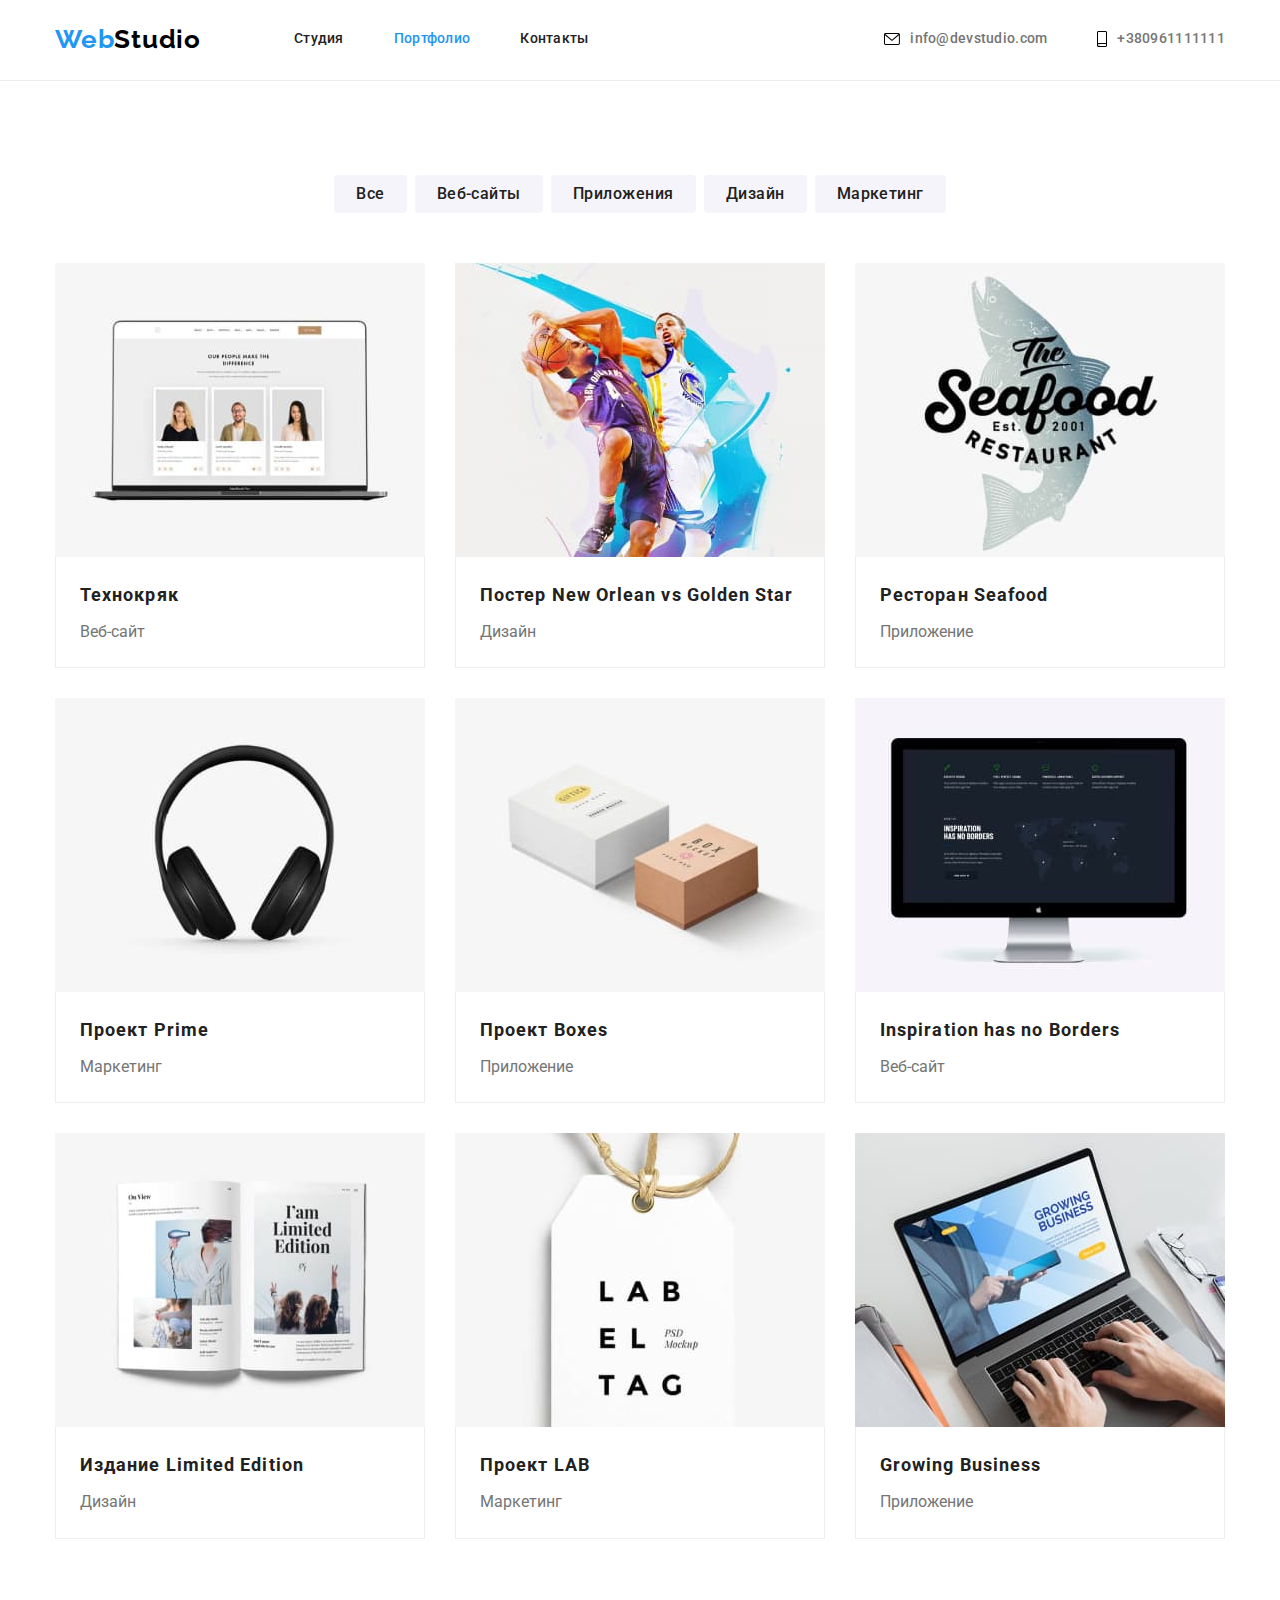
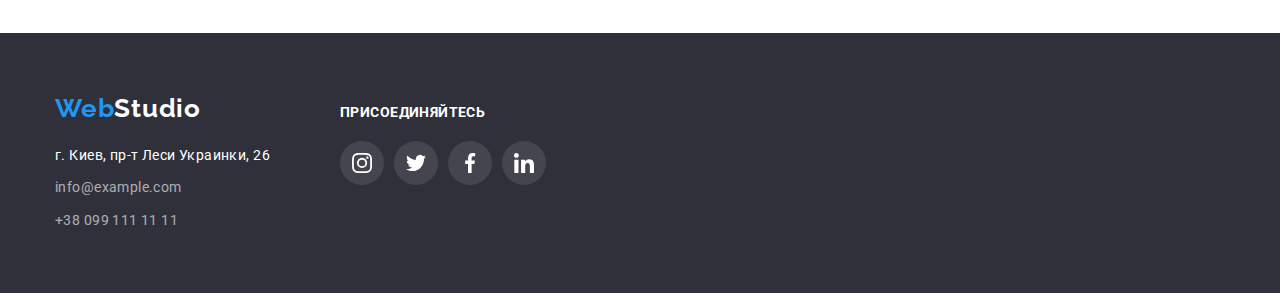
==== portfolio.html @ 5dfc88d7 "popup" ====
<!DOCTYPE html>
<html lang="ru">

<head>
    <meta charset="UTF-8">
    <meta http-equiv="X-UA-Compatible" content="IE=edge">
    <meta name="viewport" content="width=device-width, initial-scale=1.0">
    <link rel="stylesheet"
        href="https://cdnjs.cloudflare.com/ajax/libs/modern-normalize/0.2.0/modern-normalize.min.css">
    <link rel="preconnect" href="https://fonts.gstatic.com">
    <link
        href="https://fonts.googleapis.com/css2?family=Raleway:wght@700&family=Roboto:wght@400;500;700;900&display=swap"
        rel="stylesheet">
    <link rel="stylesheet" href="css/styles.css">
    <title>Портфолио-WebStudio</title>
</head>

<body>
    <header class="header">
        <div class="container">
            <div class="row space">
                <nav class="nav-row row space">
                    <a href="index.html" class="header-logo logo"><span>Web</span>Studio</a>
                    <ul class="row">
                        <li>
                            <a href="index.html" class="page-link">Студия</a>
                        </li>
                        <li>
                            <a href="portfolio.html" class="page-link  active-page">Портфолио</a>
                        </li>
                        <li>
                            <a href="#" class="page-link">Контакты</a>
                        </li>
                    </ul>
                </nav>
                <ul class="link-row row">
                    <li class="link-item">
                        <a href="mailto:info@devstudio.com" target="_blank" rel="noopener noreferrer" class="link">
                            <svg class="link-svg" width="16" height="12">
                                <use href="./images/icons.svg#envelope"></use>
                            </svg>
                            info@devstudio.com</a>
                    </li>
                    <li class="link-item">
                        <a href="tel:+380961111111" target="_blank" rel="noopener noreferrer" class="link">
                            <svg class="link-svg" width="10" height="16">
                                <use href="./images/icons.svg#smartphone"></use>
                            </svg>
                            +380961111111</a>
                    </li>
                </ul>
            </div>
        </div>
    </header>
    <section class="section">
        <div class="container">
            <ul class="button-row">
                <li class="list-item">
                    <button type="button" class="portfolio-button">Все</button>
                </li>
                <li class="list-item">
                    <button type="button" class="portfolio-button">Веб-сайты</button>
                </li>
                <li class="list-item">
                    <button type="button" class="portfolio-button">Приложения</button>
                </li>
                <li class="list-item">
                    <button type="button" class="portfolio-button">Дизайн</button>
                </li>
                <li class="list-item">
                    <button type="button" class="portfolio-button">Маркетинг</button>
                </li>
            </ul>
            <ul class="row portfolio-row">
                <li class="portfolio-card">
                    <a href="#" class="portfolio-card-link">
                        <img src="./images/portfolio/web.jpg" alt="website" width="370" height="294">
                        <div class="portfolio-info">
                            <h3 class="project-name">Технокряк</h3>
                            <p class="project-type">Веб-сайт</p>
                        </div>
                    </a>
                </li>
                <li class="portfolio-card">
                    <a href="#" class="portfolio-card-link">
                        <img src="./images/portfolio/poster.jpg" alt="poster with basketball players" width="370"
                            height="294">
                        <div class="portfolio-info">
                            <h3 class="project-name">Постер New Orlean vs Golden Star</h3>
                            <p class="project-type">Дизайн</p>
                        </div>
                    </a>

                </li>
                <li class="portfolio-card">
                    <a href="#" class="portfolio-card-link">
                        <img src="./images/portfolio/restaurant.jpg" alt="restaurant-logo" width="370" height="294">
                        <div class="portfolio-info">
                            <h3 class="project-name">Ресторан Seafood</h3>
                            <p class="project-type">Приложение</p>
                        </div>
                    </a>
                </li>
                <li class="portfolio-card">
                    <a href="#" class="portfolio-card-link">
                        <img src="./images/portfolio/prime.jpg" alt="headphones" width="370" height="294">
                        <div class="portfolio-info">
                            <h3 class="project-name">Проект Prime</h3>
                            <p class="project-type">Маркетинг</p>
                        </div>
                    </a>
                </li>
                <li class="portfolio-card">
                    <a href="#" class="portfolio-card-link">
                        <img src="./images/portfolio/boxes.jpg" alt="boxes" width="370" height="294">
                        <div class="portfolio-info">
                            <h3 class="project-name">Проект Boxes</h3>
                            <p class="project-type">Приложение</p>
                        </div>
                    </a>
                </li>
                <li class="portfolio-card">
                    <a href="#" class="portfolio-card-link">
                        <img src="./images/portfolio/inspiration.jpg" alt="monitor" width="370" height="294">
                        <div class="portfolio-info">
                            <h3 class="project-name">Inspiration has no Borders</h3>
                            <p class="project-type">Веб-сайт</p>
                        </div>
                    </a>
                </li>
                <li class="portfolio-card">
                    <a href="#" class="portfolio-card-link">
                        <img src="./images/portfolio/edition.jpg" alt="book" width="370" height="294">
                        <div class="portfolio-info">
                            <h3 class="project-name">Издание Limited Edition</h3>
                            <p class="project-type">Дизайн</p>
                        </div>
                    </a>
                </li>
                <li class="portfolio-card">
                    <a href="#" class="portfolio-card-link">
                        <img src="./images/portfolio/lab.jpg" alt="tag" width="370" height="294">
                        <div class="portfolio-info">
                            <h3 class="project-name">Проект LAB</h3>
                            <p class="project-type">Маркетинг</p>
                        </div>
                    </a>
                </li>
                <li class="portfolio-card">
                    <a href="#" class="portfolio-card-link">
                        <img src="./images/portfolio/business.jpg" alt="business-site" width="370" height="294">
                        <div class="portfolio-info">
                            <h3 class="project-name">Growing Business</h3>
                            <p class="project-type">Приложение</p>
                        </div>
                    </a>
                </li>
            </ul>
        </div>
    </section>
    <footer class="footer">
        <div class="container">
            <div class="row footer-row">
                <div class="left-column">
                    <a href="index.html" class="logo footer-logo"><span>Web</span>Studio</a>
                    <address class="address">
                        <ul class="address-row">
                            <li class="address-item">
                                <a href="https://goo.gl/maps/iHY8PVEZyVwbVwEV8" target="_blank" rel="noopener noreferrer"
                                    class="link-hover footer-link address">г. Киев, пр-т Леси
                                    Украинки, 26</a>
                            </li>
                            <li class="address-item">
                                <a href="mailto:info@example.com" target="_blank" rel="noopener noreferrer"
                                    class="footer-link">info@example.com</a>
                            </li>
                            <li class="address-item">
                                <a href="tel:+380991111111" target="_blank" rel="noopener noreferrer"
                                    class="footer-link">+38
                                    099
                                    111 11 11</a>
                            </li>
                        </ul>
                    </address>
                </div>
                <div class="second-column">
                    <h3 class="social-header point-header">присоединяйтесь</h3>
                    <ul class="footer-social-icons">
                        <li class="footer-social-item">
                            <a href="#" class="footer-social-icon-link" target="_blank" rel="noopener noreferrer">
                                <svg class="footer-social-icon" width="20" height="20">
                                    <use href="./images/icons.svg#instagram"></use>
                                </svg>
                            </a>
                        </li>
                        <li class="footer-social-item">
                            <a href="#" class="footer-social-icon-link">
                                <svg class="footer-social-icon" width="20" height="20">
                                    <use href="./images/icons.svg#twitter"></use>
                                </svg>
                            </a>
                        </li>
                        <li class="footer-social-item">
                            <a href="#" class="footer-social-icon-link" target="_blank" rel="noopener noreferrer">
                                <svg class="footer-social-icon" width="20" height="20">
                                    <use href="./images/icons.svg#facebook"></use>
                                </svg>
                            </a>
                        </li>
                        <li class="footer-social-item">
                            <a href="#" class="footer-social-icon-link" target="_blank" rel="noopener noreferrer">
                                <svg class="footer-social-icon" width="20" height="20">
                                    <use href="./images/icons.svg#linkedin"></use>
                                </svg>
                            </a>
                        </li>
                    </ul>
                </div>
            </div>
    
        </div>
    </footer>
</body>

</html>
---- css/styles.css ----
:root {
  --main-font: "Roboto", sans-serif;
  --secondary-font: "Raleway", sans-serif;
  --brand-color: #2196f3;
  --main-text-color: #212121;
  --sub-text-color: #757575;
  --white-color: #fff;
  --black-color: #000;
  --dark-backgraund: #2f303a;
  --light-background: #f5f4fa;
  --border-color: #ececec;
  --secondary-border-color: #eeeeee;
  --under-bg-color: #c4c4c4;
  --icons-color: #afb1b8;
}

body {
  font-family: var(--main-font);
  font-size: 14px;
  line-height: 1.14;
  color: var(--main-text-color);
  margin: 0;
  font-style: normal;
}
img {
  display: block;
}
div {
  box-sizing: border-box;
}
.container {
  width: 1200px;
  padding: 0 15px;
  margin: 0 auto;
}
button {
  cursor: pointer;
}
a {
  text-decoration: none;
  font-style: inherit;
}
ul {
  list-style: none;
  margin: 0;
  padding: 0;
}
h1,
h2,
h3,
h4,
h5,
h6,
p {
  padding: 0;
  margin: 0;
}
.page-link,
.link {
  font-weight: 500;
  line-height: 1.14;
  letter-spacing: 0.02em;
}
.link {
  color: var(--sub-text-color);
}
.page-link {
  color: var(--main-text-color);
}
.link:focus,
.link:hover,
.page-link:hover,
.page-link:focus,
.footer-link:hover,
.footer-link:focus {
  color: var(--brand-color);
  opacity: 1;
}
.logo span {
  color: var(--brand-color);
}
.logo {
  font-family: var(--secondary-font);
  font-size: 26px;
  line-height: 1.19;
  font-weight: bold;
  letter-spacing: 0.03em;
}
.header {
  border-bottom: 1px solid var(--border-color);
  padding: 24px 0 25px 0;
}
.header-logo {
  color: var(--black-color);
  margin-right: 93px;
}
.active-page {
  color: var(--brand-color);
}

.link-item svg {
  margin-right: 10px;
}

.link {
  display: flex;
  align-items: center;
}
.mail-svg,
.phone-svg {
  fill: var(--sub-text-color);
}
.link:hover .link-svg,
.link:focus .link-svg {
  fill: var(--brand-color);
}

.svg-wrapper {
  display: flex;
  align-items: center;
  justify-content: center;
  height: 120px;
  margin-bottom: 30px;
  background: var(--light-background);
  border-radius: 4px;
}
.hero {
  padding: 200px 0;
  text-align: center;
  background-color: var(--under-bg-color);
  background-image: linear-gradient(
      rgba(47, 48, 58, 0.4),
      rgba(47, 48, 58, 0.4)
    ),
    url("../images/hero-bg.jpg");
  background-repeat: no-repeat;
  background-position: center;
}
.hero-title {
  font-size: 44px;
  line-height: 1.4;
  text-transform: uppercase;
  color: var(--white-color);
  text-align: center;
  letter-spacing: 0.06em;
  margin-top: 0;
  margin-left: auto;
  margin-right: auto;
  margin-bottom: 30px;
  max-width: 696px;
}
.hero-button {
  color: var(--white-color);
  font-size: 16px;
  font-family: var(--main-font);
  font-weight: 700;
  letter-spacing: 0.06em;
  border: none;
  padding: 10px 30px;
  line-height: 1.9;
  background: var(--brand-color);
  box-shadow: 0 4px 4px rgba(0, 0, 0, 0.15);
  border-radius: 4px;
}
.visually-hidden {
  position: absolute;
  clip: rect(0 0 0 0);
  width: 1px;
  height: 1px;
  margin: -1px;
}
.point-item {
  flex: 0 0 270px;
}
.point-item:not(:last-child) {
  margin-right: 30px;
}
.point-header {
  font-size: 14px;
  line-height: 1.14;
  letter-spacing: 0.03em;
  text-transform: uppercase;
  margin-bottom: 10px;
}
.text {
  color: var(--sub-text-color);
  line-height: 1.7;
}
.point-value {
  letter-spacing: 0.03rem;
}
.second-title,
.team-title,
.regular-customers-title {
  font-size: 36px;
  line-height: 1.7;
  text-align: center;
  letter-spacing: 0.03em;
  margin-bottom: 50px;
}
.advantages {
  padding-top: 94px;
}
.section {
  padding: 94px 0;
}
.our-team {
  background-color: var(--light-background);
}
.social-icons {
  display: flex;
  align-items: center;
  justify-content: space-between;
  margin-top: 16px;
}
.social-icon-link,
.footer-social-icon-link {
  width: 44px;
  height: 44px;
  border-radius: 50%;
  display: flex;
  align-items: center;
  justify-content: center;
}
.social-icon-link:hover,
.social-icon-link:focus {
  background-color: var(--brand-color);
}
.social-icon-link:hover .social-icon,
.social-icon-link:focus .social-icon {
  fill: var(--white-color);
}
.social-icon,
.brand-icon {
  fill: var(--icons-color);
}
.row {
  display: flex;
  flex-wrap: wrap;
}
.nav-row li:not(:last-child),
.link-row li:not(:last-child) {
  margin-right: 50px;
}
.space {
  align-items: center;
  justify-content: space-between;
}
.image-item {
  flex: 0 0 370px;
}
.image-item:not(:last-child) {
  margin-right: 30px;
}
.team-section {
  background-color: var(--light-background);
}
.card-row {
  margin-left: -30px;
  margin-top: -30px;
}
.card {
  text-align: center;
  background-color: var(--white-color);
  box-shadow: 0 1px 3px rgba(0, 0, 0, 0.12), 0 1px 1px rgba(0, 0, 0, 0.14),
    0 2px 1px rgba(0, 0, 0, 0.2);
  border-radius: 0 0 4px 4px;
  margin-left: 30px;
  margin-top: 30px;
  flex-basis: calc((100% - 120px) / 4);
}
.card-info {
  padding: 30px 32px;
}
.name {
  font-size: 16px;
  line-height: 1.2;
  font-weight: 500;
  text-transform: capitalize;
  margin-bottom: 10px;
}
.position {
  color: var(--sub-text-color);
  font-size: 16px;
  line-height: 1.2;
  margin: 0;
}
.customer-link-row {
  display: flex;
  margin-top: -30px;
  margin-left: -30px;
}
.customer-item {
  margin-left: 30px;
  margin-top: 30px;
  flex-basis: calc((100% - 180px) / 6);
}
.customer-link {
  border: 1px solid var(--icons-color);
  box-sizing: border-box;
  border-radius: 4px;
  display: flex;
  align-items: center;
  justify-content: center;
  height: 92px;
}
.customer-link:hover,
.customer-link:focus {
  border-color: var(--brand-color);
}
.customer-link:hover .brand-icon,
.customer-link:focus .brand-icon {
  fill: var(--brand-color);
}
.footer {
  padding: 60px 0;
  background-color: var(--dark-backgraund);
}

.left-column {
  margin-right: 70px;
}
.footer-row {
  align-items: baseline;
}
.footer-social-icon-link {
  background: rgba(255, 255, 255, 0.1);
}
.footer-social-icon {
  fill: var(--white-color);
}
.footer-social-item:not(:last-child) {
  margin-right: 10px;
}
.footer-social-icon-link:hover,
.footer-social-icon-link:focus {
  background: var(--brand-color);
}
.footer-social-icons {
  display: flex;
  align-items: center;
}
.social-header {
  color: var(--white-color);
  margin-bottom: 20px;
}
.footer-logo {
  color: var(--white-color);
}
.footer-link {
  font-style: normal;
  opacity: 0.6;
  color: var(--white-color);
  font-size: 14px;
  line-height: 1.7;
  letter-spacing: 0.03em;
}
.address {
  color: var(--white-color);
  opacity: 1;
}
.address-item:not(:last-child) {
  margin-bottom: 9px;
}
/* ====== portfolio-page ====== */

.button-row {
  display: flex;
  align-items: center;
  justify-content: center;
  margin-bottom: 50px;
}
.list-item:not(:last-child) {
  margin-right: 8px;
}
.portfolio-button {
  font-weight: 500;
  font-size: 16px;
  line-height: 1.6;
  color: var(--main-text-color);
  padding: 6px 22px;
  background-color: var(--light-background);
  border-radius: 4px;
  letter-spacing: 0.03em;
  border: none;
}
.portfolio-button:hover,
.portfolio-button:focus {
  background-color: var(--brand-color);
  color: var(--white-color);
  box-shadow: 0 3px 1px rgba(0, 0, 0, 0.1), 0 1px 2px rgba(0, 0, 0, 0.08),
    0px 2px 2px rgba(0, 0, 0, 0.12);
}
.portfolio-row {
  margin-top: -30px;
  margin-left: -30px;
}
.portfolio-card {
  flex-basis: calc((100% - 90px) / 3);
  margin-top: 30px;
  margin-left: 30px;
}
.portfolio-info {
  padding: 20px 24px;
  border-bottom: 1px solid var(--secondary-border-color);
  border-left: 1px solid var(--secondary-border-color);
  border-right: 1px solid var(--secondary-border-color);
}
.project-name {
  font-size: 18px;
  line-height: 2;
  letter-spacing: 0.06em;
  margin-bottom: 4px;
  color: var(--main-text-color);
}
.portfolio-card-link:hover,
.portfolio-card-link:focus {
  box-sizing: border-box;
  display: block;
  box-shadow: 0px 1px 1px rgba(0, 0, 0, 0.12), 0px 4px 4px rgba(0, 0, 0, 0.06),
    1px 4px 6px rgba(0, 0, 0, 0.16);
}
.project-type {
  font-size: 16px;
  line-height: 1.9;
  color: var(--sub-text-color);
}
.address {
  margin-top: 20px;
}
.is-hidden {
  pointer-events: none;
  opacity: 0;
  visibility: hidden;
}
.backdrop {
  position: absolute;
  left: 0;
  top: 0;
  bottom: 0;
  right: 0;
  height: 100%;
  width: 100%;
  background: rgba(0, 0, 0, 0.2);
}
.modal {
  position: absolute;
  top: 50%;
  left: 50%;
  transform: translate(-50%, -50%);
  width: 528px;
  height: 581px;
  background: #ffffff;
  box-shadow: 0px 1px 3px rgba(0, 0, 0, 0.12), 0px 1px 1px rgba(0, 0, 0, 0.14),
    0px 2px 1px rgba(0, 0, 0, 0.2);
  border-radius: 4px;
}
.close-button {
  display: flex;
  align-items: center;
  justify-content: center;
  width: 30px;
  height: 30px;
  position: fixed;
  top: 8px;
  right: 8px;
  border-radius: 50%;
  background: #ffffff;
  border: 1px solid rgba(0, 0, 0, 0.1);
  box-sizing: border-box;
}
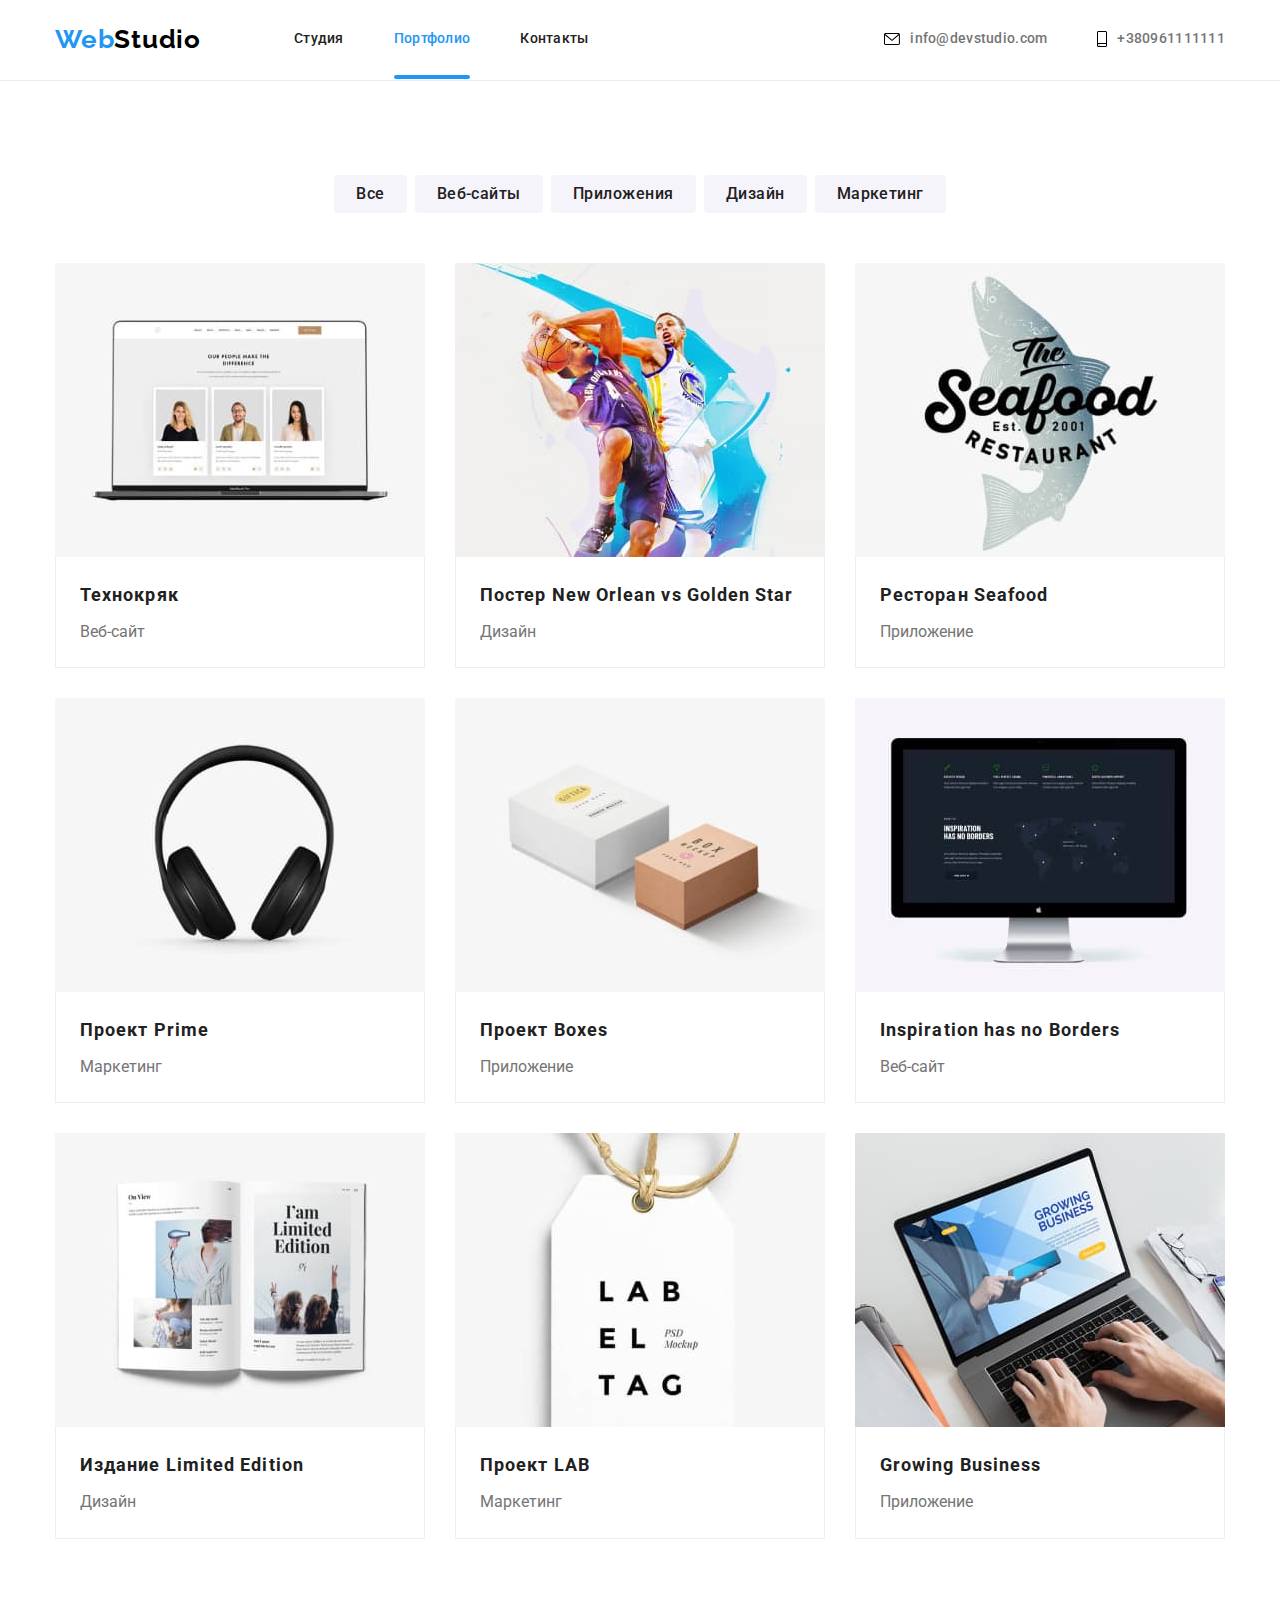
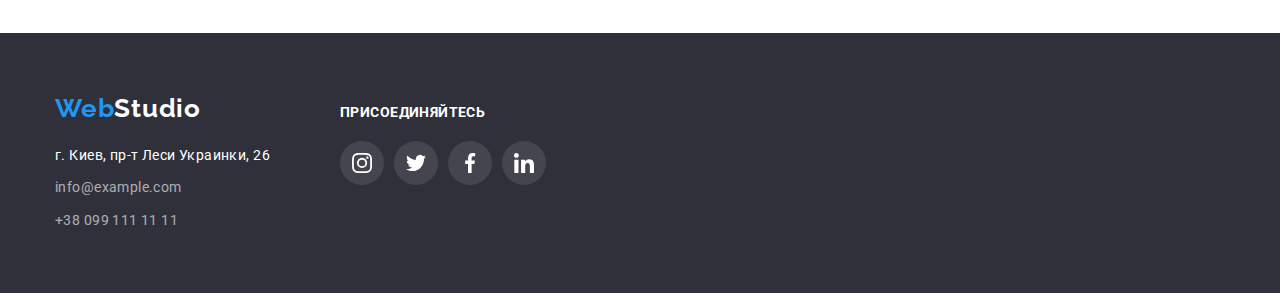
==== commit c9ccd35d: "homework-5" ====
--- a/portfolio.html
+++ b/portfolio.html
@@ -74,85 +74,145 @@
             <ul class="row portfolio-row">
                 <li class="portfolio-card">
                     <a href="#" class="portfolio-card-link">
-                        <img src="./images/portfolio/web.jpg" alt="website" width="370" height="294">
-                        <div class="portfolio-info">
-                            <h3 class="project-name">Технокряк</h3>
-                            <p class="project-type">Веб-сайт</p>
-                        </div>
-                    </a>
-                </li>
-                <li class="portfolio-card">
-                    <a href="#" class="portfolio-card-link">
-                        <img src="./images/portfolio/poster.jpg" alt="poster with basketball players" width="370"
+                        <div class="portfolio-card-wrapper">
+                            <img src="./images/portfolio/web.jpg" alt="website" width="370" height="294">
+                            <div class="portfolio-card-overlay">
+                                Технокряк это современная площадка распространения коронавируса. Компании используют эту платформу для цифрового
+                                шпионажа и атак на защищённые сервера конкурентов.
+                            </div>
+                        </div>
+                            <div class="portfolio-info">
+                                <h3 class="project-name">Технокряк</h3>
+                                <p class="project-type">Веб-сайт</p>
+                            </div>
+                    </a>
+                </li>
+                <li class="portfolio-card">
+                    <a href="#" class="portfolio-card-link">
+                        <div class="portfolio-card-wrapper">
+                            <img src="./images/portfolio/poster.jpg" alt="poster with basketball players" width="370"
                             height="294">
-                        <div class="portfolio-info">
-                            <h3 class="project-name">Постер New Orlean vs Golden Star</h3>
-                            <p class="project-type">Дизайн</p>
-                        </div>
-                    </a>
-
-                </li>
-                <li class="portfolio-card">
-                    <a href="#" class="portfolio-card-link">
-                        <img src="./images/portfolio/restaurant.jpg" alt="restaurant-logo" width="370" height="294">
-                        <div class="portfolio-info">
-                            <h3 class="project-name">Ресторан Seafood</h3>
-                            <p class="project-type">Приложение</p>
-                        </div>
-                    </a>
-                </li>
-                <li class="portfolio-card">
-                    <a href="#" class="portfolio-card-link">
-                        <img src="./images/portfolio/prime.jpg" alt="headphones" width="370" height="294">
-                        <div class="portfolio-info">
-                            <h3 class="project-name">Проект Prime</h3>
-                            <p class="project-type">Маркетинг</p>
-                        </div>
-                    </a>
-                </li>
-                <li class="portfolio-card">
-                    <a href="#" class="portfolio-card-link">
-                        <img src="./images/portfolio/boxes.jpg" alt="boxes" width="370" height="294">
-                        <div class="portfolio-info">
-                            <h3 class="project-name">Проект Boxes</h3>
-                            <p class="project-type">Приложение</p>
-                        </div>
-                    </a>
-                </li>
-                <li class="portfolio-card">
-                    <a href="#" class="portfolio-card-link">
-                        <img src="./images/portfolio/inspiration.jpg" alt="monitor" width="370" height="294">
-                        <div class="portfolio-info">
-                            <h3 class="project-name">Inspiration has no Borders</h3>
-                            <p class="project-type">Веб-сайт</p>
-                        </div>
-                    </a>
-                </li>
-                <li class="portfolio-card">
-                    <a href="#" class="portfolio-card-link">
-                        <img src="./images/portfolio/edition.jpg" alt="book" width="370" height="294">
-                        <div class="portfolio-info">
-                            <h3 class="project-name">Издание Limited Edition</h3>
-                            <p class="project-type">Дизайн</p>
-                        </div>
-                    </a>
-                </li>
-                <li class="portfolio-card">
-                    <a href="#" class="portfolio-card-link">
-                        <img src="./images/portfolio/lab.jpg" alt="tag" width="370" height="294">
-                        <div class="portfolio-info">
-                            <h3 class="project-name">Проект LAB</h3>
-                            <p class="project-type">Маркетинг</p>
-                        </div>
-                    </a>
-                </li>
-                <li class="portfolio-card">
-                    <a href="#" class="portfolio-card-link">
-                        <img src="./images/portfolio/business.jpg" alt="business-site" width="370" height="294">
-                        <div class="portfolio-info">
-                            <h3 class="project-name">Growing Business</h3>
-                            <p class="project-type">Приложение</p>
-                        </div>
+                            <div class="portfolio-card-overlay">
+                                Технокряк это современная площадка распространения коронавируса. Компании используют эту платформу для цифрового
+                                шпионажа и атак на защищённые сервера конкурентов.
+                            </div>
+                        </div> 
+                            <div class="portfolio-info">
+                                <h3 class="project-name">Постер New Orlean vs Golden Star</h3>
+                                <p class="project-type">Дизайн</p>
+                            </div>
+                    </a>
+                </li>
+                <li class="portfolio-card">
+                    <a href="#" class="portfolio-card-link">
+                        <div class="portfolio-card-wrapper">
+                            <img src="./images/portfolio/restaurant.jpg" alt="restaurant-logo" width="370" height="294">
+                            <div class="portfolio-card-overlay">
+                                Технокряк это современная площадка распространения коронавируса. Компании используют эту платформу для цифрового
+                                шпионажа и атак на защищённые сервера конкурентов.
+                            </div>
+                        </div>
+                            <div class="portfolio-info">
+                                <h3 class="project-name">Ресторан Seafood</h3>
+                                <p class="project-type">Приложение</p>
+                            </div>                    
+                        
+                    </a>
+                </li>
+                <li class="portfolio-card">
+                    <a href="#" class="portfolio-card-link">
+                        <div class="portfolio-card-wrapper">
+                            <img src="./images/portfolio/prime.jpg" alt="headphones" width="370" height="294">
+                            <div class="portfolio-card-overlay">
+                                Технокряк это современная площадка распространения коронавируса. Компании используют эту платформу для цифрового
+                                шпионажа и атак на защищённые сервера конкурентов.
+                            </div>
+                        </div>
+                            <div class="portfolio-info">
+                                <h3 class="project-name">Проект Prime</h3>
+                                <p class="project-type">Маркетинг</p>
+                            </div>
+                        
+                    </a>
+                </li>
+                <li class="portfolio-card">
+                    <a href="#" class="portfolio-card-link">
+                        <div class="portfolio-card-wrapper">
+                            <img src="./images/portfolio/boxes.jpg" alt="boxes" width="370" height="294">
+                            <div class="portfolio-card-overlay">
+                                Технокряк это современная площадка распространения коронавируса. Компании используют эту платформу для цифрового
+                                шпионажа и атак на защищённые сервера конкурентов.
+                            </div>
+                        </div>
+                            <div class="portfolio-info">
+                                <h3 class="project-name">Проект Boxes</h3>
+                                <p class="project-type">Приложение</p>
+                            </div>
+                        
+                    </a>
+                </li>
+                <li class="portfolio-card">
+                    <a href="#" class="portfolio-card-link">
+                        <div class="portfolio-card-wrapper">
+                            <img src="./images/portfolio/inspiration.jpg" alt="monitor" width="370" height="294">
+                            <div class="portfolio-card-overlay">
+                                Технокряк это современная площадка распространения коронавируса. Компании используют эту платформу для цифрового
+                                шпионажа и атак на защищённые сервера конкурентов.
+                            </div>
+                        </div>
+                            <div class="portfolio-info">
+                                <h3 class="project-name">Inspiration has no Borders</h3>
+                                <p class="project-type">Веб-сайт</p>
+                            </div>
+                        
+                    </a>
+                </li>
+                <li class="portfolio-card">
+                    <a href="#" class="portfolio-card-link">
+                        <div class="portfolio-card-wrapper">
+                            <img src="./images/portfolio/edition.jpg" alt="book" width="370" height="294">
+                            <div class="portfolio-card-overlay">
+                                Технокряк это современная площадка распространения коронавируса. Компании используют эту платформу для цифрового
+                                шпионажа и атак на защищённые сервера конкурентов.
+                            </div>
+                        </div>
+                            <div class="portfolio-info">
+                                <h3 class="project-name">Издание Limited Edition</h3>
+                                <p class="project-type">Дизайн</p>
+                            
+                        </div>
+                    </a>
+                </li>
+                <li class="portfolio-card">
+                    <a href="#" class="portfolio-card-link">
+                        <div class="portfolio-card-wrapper">
+                            <img src="./images/portfolio/lab.jpg" alt="tag" width="370" height="294">
+                            <div class="portfolio-card-overlay">
+                                Технокряк это современная площадка распространения коронавируса. Компании используют эту платформу для цифрового
+                                шпионажа и атак на защищённые сервера конкурентов.
+                            </div>
+                        </div>
+                            <div class="portfolio-info">
+                                <h3 class="project-name">Проект LAB</h3>
+                                <p class="project-type">Маркетинг</p>
+                            
+                        </div>
+                    </a>
+                </li>
+                <li class="portfolio-card">
+                    <a href="#" class="portfolio-card-link">
+                        <div class="portfolio-card-wrapper">
+                            <img src="./images/portfolio/business.jpg" alt="business-site" width="370" height="294">
+                            <div class="portfolio-card-overlay">
+                                Технокряк это современная площадка распространения коронавируса. Компании используют эту платформу для цифрового
+                                шпионажа и атак на защищённые сервера конкурентов.
+                            </div>
+                        </div> 
+                            <div class="portfolio-info">
+                                <h3 class="project-name">Growing Business</h3>
+                                <p class="project-type">Приложение</p>
+                            </div>
+                        
                     </a>
                 </li>
             </ul>
--- a/css/styles.css
+++ b/css/styles.css
@@ -60,6 +60,8 @@
   font-weight: 500;
   line-height: 1.14;
   letter-spacing: 0.02em;
+  transition-duration: 250ms;
+  transition-timing-function: cubic-bezier(0.4, 0, 0.2, 1);
 }
 .link {
   color: var(--sub-text-color);
@@ -96,8 +98,19 @@
 }
 .active-page {
   color: var(--brand-color);
-}
-
+  position: relative;
+}
+.active-page::after {
+  content: "";
+  background: var(--brand-color);
+  border-radius: 2px;
+  width: 100%;
+  height: 4px;
+  position: absolute;
+  display: block;
+  top: 45px;
+  left: 0;
+}
 .link-item svg {
   margin-right: 10px;
 }
@@ -109,6 +122,8 @@
 .mail-svg,
 .phone-svg {
   fill: var(--sub-text-color);
+  transition-duration: 250ms;
+  transition-timing-function: cubic-bezier(0.4, 0, 0.2, 1);
 }
 .link:hover .link-svg,
 .link:focus .link-svg {
@@ -135,6 +150,7 @@
     url("../images/hero-bg.jpg");
   background-repeat: no-repeat;
   background-position: center;
+  background-size: contain;
 }
 .hero-title {
   font-size: 44px;
@@ -201,6 +217,27 @@
 .advantages {
   padding-top: 94px;
 }
+.doing-wrapper {
+  position: relative;
+}
+.doing-text {
+  font-weight: bold;
+  font-size: 14px;
+  line-height: 1.14;
+  text-align: center;
+  letter-spacing: 0.03em;
+  text-transform: uppercase;
+  color: var(--white-color);
+  position: absolute;
+  bottom: 0;
+  left: 0;
+  width: 100%;
+  background: rgba(47, 48, 58, 0.8);
+  display: flex;
+  align-items: center;
+  justify-content: center;
+  height: 70px;
+}
 .section {
   padding: 94px 0;
 }
@@ -221,6 +258,8 @@
   display: flex;
   align-items: center;
   justify-content: center;
+  transition-duration: 250ms;
+  transition-timing-function: cubic-bezier(0.4, 0, 0.2, 1);
 }
 .social-icon-link:hover,
 .social-icon-link:focus {
@@ -233,6 +272,8 @@
 .social-icon,
 .brand-icon {
   fill: var(--icons-color);
+  transition-duration: 250ms;
+  transition-timing-function: cubic-bezier(0.4, 0, 0.2, 1);
 }
 .row {
   display: flex;
@@ -303,6 +344,8 @@
   align-items: center;
   justify-content: center;
   height: 92px;
+  transition-duration: 250ms;
+  transition-timing-function: cubic-bezier(0.4, 0, 0.2, 1);
 }
 .customer-link:hover,
 .customer-link:focus {
@@ -325,6 +368,8 @@
 }
 .footer-social-icon-link {
   background: rgba(255, 255, 255, 0.1);
+  transition-duration: 250ms;
+  transition-timing-function: cubic-bezier(0.4, 0, 0.2, 1);
 }
 .footer-social-icon {
   fill: var(--white-color);
@@ -383,6 +428,8 @@
   border-radius: 4px;
   letter-spacing: 0.03em;
   border: none;
+  transition-duration: 250ms;
+  transition-timing-function: cubic-bezier(0.4, 0, 0.2, 1);
 }
 .portfolio-button:hover,
 .portfolio-button:focus {
@@ -399,6 +446,21 @@
   flex-basis: calc((100% - 90px) / 3);
   margin-top: 30px;
   margin-left: 30px;
+}
+.portfolio-card-wrapper {
+  position: relative;
+  overflow: hidden;
+}
+.portfolio-card-overlay {
+  position: absolute;
+  font-size: 18px;
+  line-height: 28px;
+  letter-spacing: 0.03em;
+  color: var(--white-color);
+  padding: 63px 24px;
+  background: rgba(33, 150, 243, 0.9);
+  transform: translateY(100%);
+  transition: transform 250ms linear;
 }
 .portfolio-info {
   padding: 20px 24px;
@@ -413,6 +475,14 @@
   margin-bottom: 4px;
   color: var(--main-text-color);
 }
+.portfolio-card-link {
+  transition-duration: 250ms;
+  transition-timing-function: cubic-bezier(0.4, 0, 0.2, 1);
+}
+.portfolio-card-link:hover .portfolio-card-overlay,
+.portfolio-card-link:focus .portfolio-card-overlay {
+  transform: translateY(-100%);
+}
 .portfolio-card-link:hover,
 .portfolio-card-link:focus {
   box-sizing: border-box;
@@ -428,20 +498,23 @@
 .address {
   margin-top: 20px;
 }
+
+.backdrop {
+  position: fixed;
+  left: 0;
+  top: 0;
+  height: 100vh;
+  width: 100vw;
+  background: rgba(0, 0, 0, 0.2);
+  pointer-events: auto;
+  opacity: 1;
+  visibility: visible;
+  transition: opacity 250ms linear, visibility 500ms linear;
+}
 .is-hidden {
   pointer-events: none;
   opacity: 0;
   visibility: hidden;
-}
-.backdrop {
-  position: absolute;
-  left: 0;
-  top: 0;
-  bottom: 0;
-  right: 0;
-  height: 100%;
-  width: 100%;
-  background: rgba(0, 0, 0, 0.2);
 }
 .modal {
   position: absolute;
@@ -461,11 +534,14 @@
   justify-content: center;
   width: 30px;
   height: 30px;
-  position: fixed;
+  position: absolute;
+  padding: 0;
   top: 8px;
   right: 8px;
   border-radius: 50%;
   background: #ffffff;
   border: 1px solid rgba(0, 0, 0, 0.1);
   box-sizing: border-box;
-}
+  transition-duration: 250ms;
+  transition-timing-function: cubic-bezier(0.4, 0, 0.2, 1);
+}
